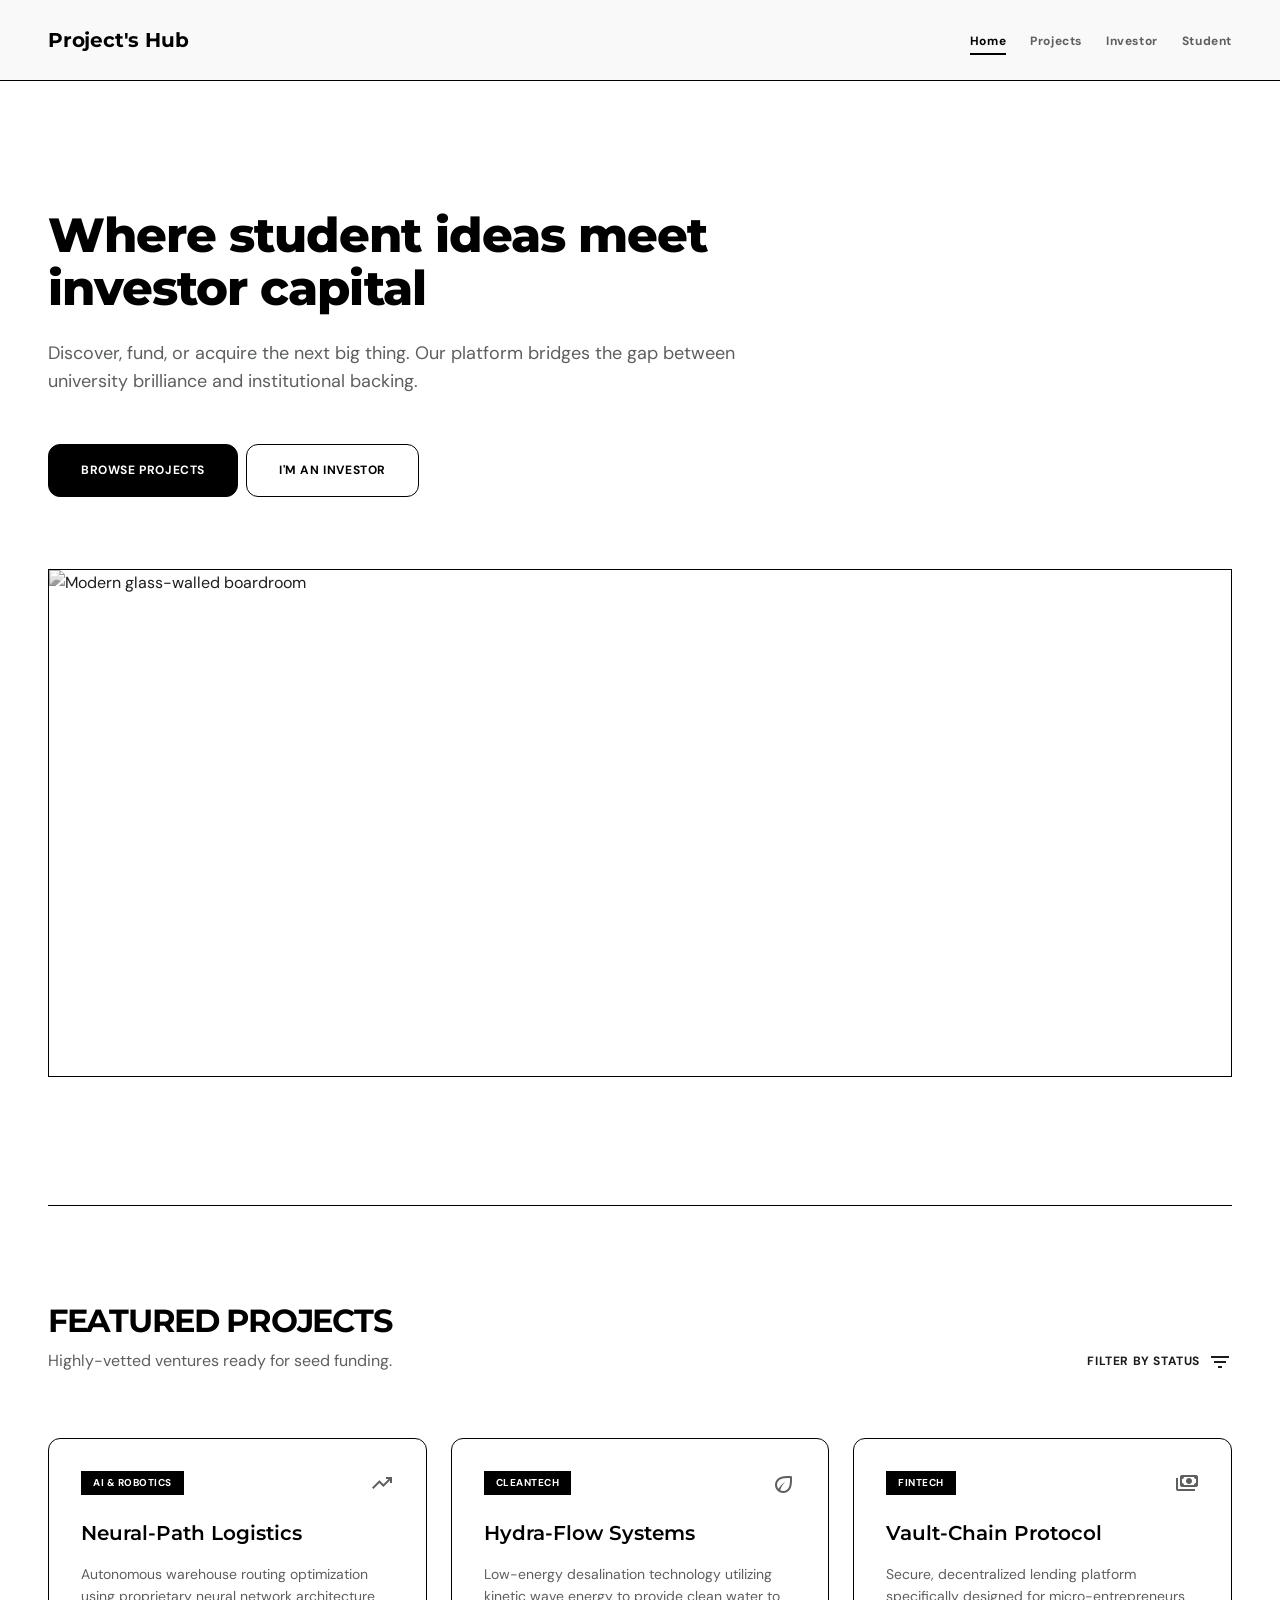
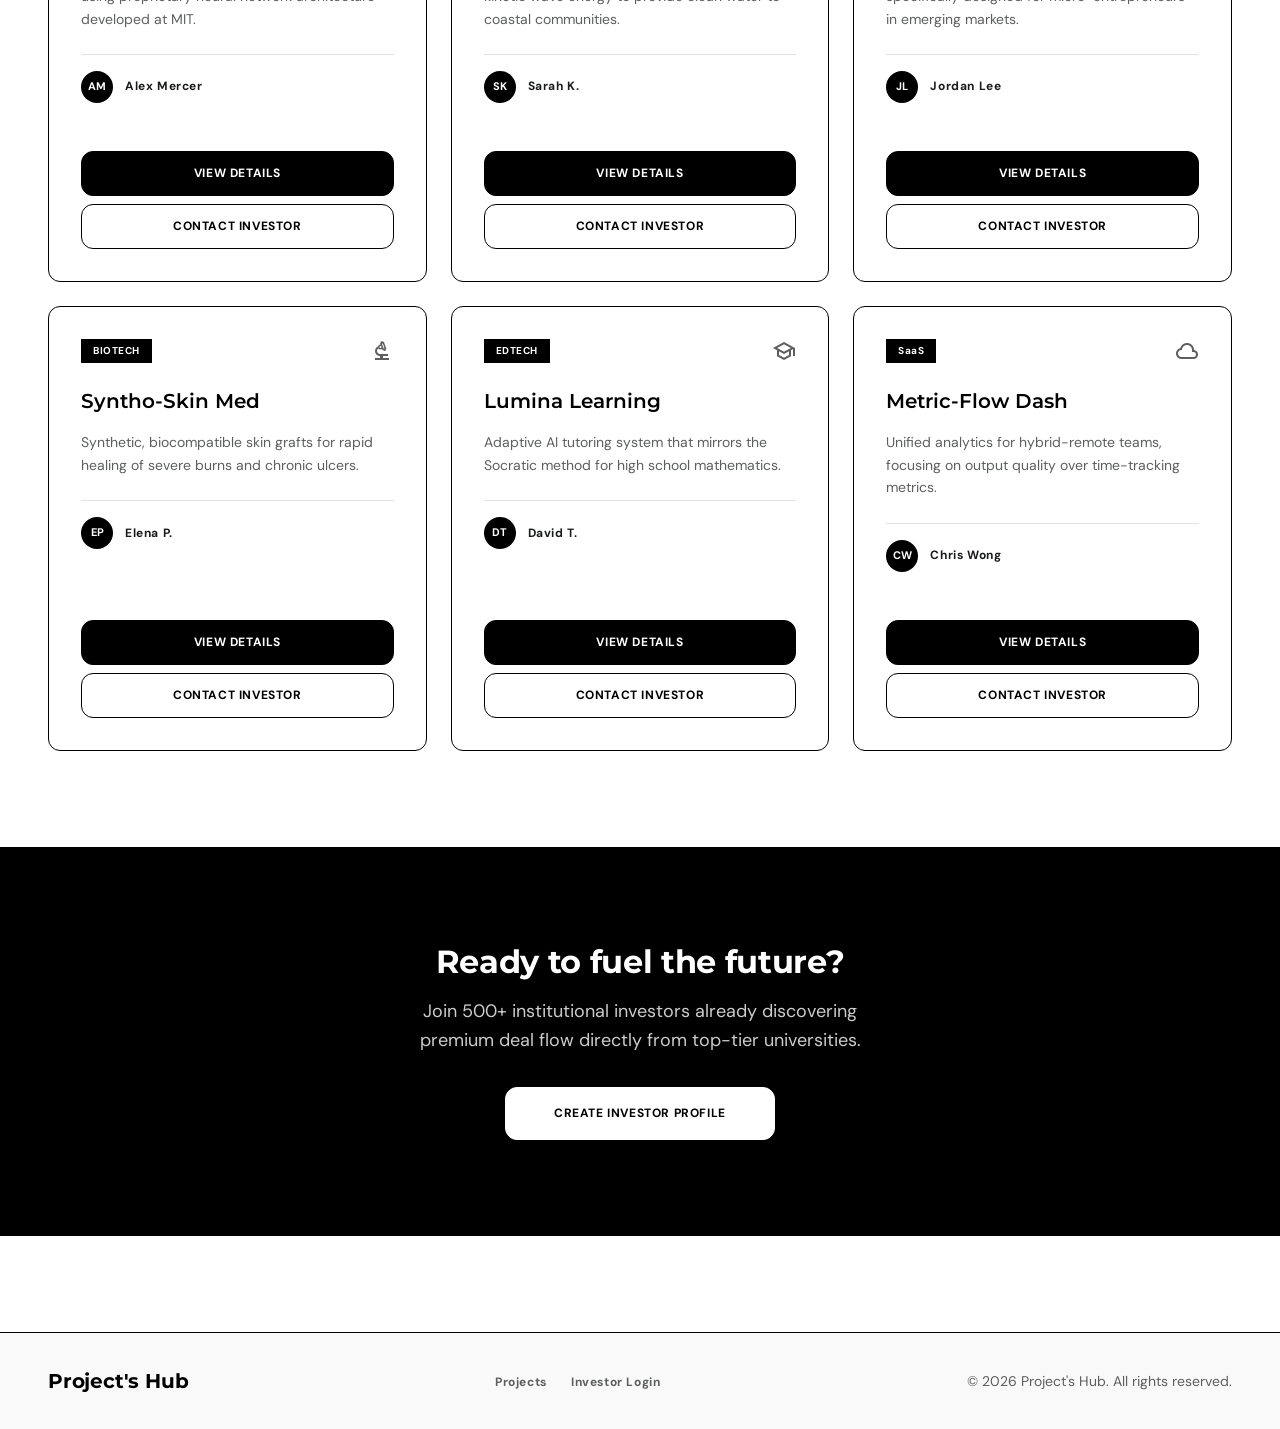
==== index.html @ 991894d8 "Add files via upload" ====
﻿<!DOCTYPE html>
<html lang="en">

<head>
    <meta charset="utf-8" />
    <meta name="viewport" content="width=device-width, initial-scale=1.0" />
    <title>Project's Hub | Where Student Ideas Meet Capital</title>
    <link href="https://fonts.googleapis.com/css2?family=Montserrat:wght@400;500;600;700;800&family=DM+Sans:wght@400;500;700&display=swap" rel="stylesheet" />
    <link href="https://fonts.googleapis.com/css2?family=Material+Symbols+Outlined:wght,FILL@100..700,0..1&display=swap" rel="stylesheet" />
    <link rel="stylesheet" href="index.css" />
</head>

<body>

    <!-- Top Navigation -->
    <header class="site-header">
        <div class="nav-inner">
            <span class="nav-brand">Project's Hub</span>
            <ul class="nav-links">
                <li><a class="nav-link nav-link-active" href="#">Home</a></li>
                <li><a class="nav-link" href="#projects">Projects</a></li>
                <li><a class="nav-link" href="login.html">Investor</a></li>
                <li><a class="nav-link" href="#">Student</a></li>
            </ul>
        </div>
    </header>

    <main class="site-main">

        <!-- Hero -->
        <section class="hero">
            <div class="hero-content">
                <h1 class="hero-title">Where student ideas meet investor capital</h1>
                <p class="hero-desc">
                    Discover, fund, or acquire the next big thing. Our platform bridges the gap between
                    university brilliance and institutional backing.
                </p>
                <div class="hero-cta">
                    <a class="btn btn-primary" href="#projects">Browse projects</a>
                    <a class="btn btn-outline" href="login.html">I'm an investor</a>
                </div>
            </div>
            <div class="hero-image-wrap">
                <img
                    src="https://lh3.googleusercontent.com/aida-public/[base64]"
                    alt="Modern glass-walled boardroom"
                />
            </div>
        </section>

        <!-- Featured Projects -->
        <section class="section-projects" id="projects">
            <div class="section-header">
                <div>
                    <h2 class="section-title">Featured Projects</h2>
                    <p class="section-subtitle">Highly-vetted ventures ready for seed funding.</p>
                </div>
                <div class="filter-btn">
                    <span>FILTER BY STATUS</span>
                    <span class="material-symbols-outlined">filter_list</span>
                </div>
            </div>

            <div class="card-grid">

                <article class="card">
                    <div>
                        <div class="card-tag-row">
                            <span class="card-tag">AI &amp; ROBOTICS</span>
                            <span class="material-symbols-outlined card-icon">trending_up</span>
                        </div>
                        <h3 class="card-title">Neural-Path Logistics</h3>
                        <p class="card-desc">Autonomous warehouse routing optimization using proprietary neural network architecture developed at MIT.</p>
                        <div class="card-author">
                            <div class="avatar">AM</div>
                            <span class="author-name">Alex Mercer</span>
                        </div>
                    </div>
                    <div class="card-actions">
                        <a class="btn btn-primary" href="#">VIEW DETAILS</a>
                        <a class="btn btn-outline" href="login.html">CONTACT INVESTOR</a>
                    </div>
                </article>

                <article class="card">
                    <div>
                        <div class="card-tag-row">
                            <span class="card-tag">CLEANTECH</span>
                            <span class="material-symbols-outlined card-icon">eco</span>
                        </div>
                        <h3 class="card-title">Hydra-Flow Systems</h3>
                        <p class="card-desc">Low-energy desalination technology utilizing kinetic wave energy to provide clean water to coastal communities.</p>
                        <div class="card-author">
                            <div class="avatar">SK</div>
                            <span class="author-name">Sarah K.</span>
                        </div>
                    </div>
                    <div class="card-actions">
                        <a class="btn btn-primary" href="#">VIEW DETAILS</a>
                        <a class="btn btn-outline" href="login.html">CONTACT INVESTOR</a>
                    </div>
                </article>

                <article class="card">
                    <div>
                        <div class="card-tag-row">
                            <span class="card-tag">FINTECH</span>
                            <span class="material-symbols-outlined card-icon">payments</span>
                        </div>
                        <h3 class="card-title">Vault-Chain Protocol</h3>
                        <p class="card-desc">Secure, decentralized lending platform specifically designed for micro-entrepreneurs in emerging markets.</p>
                        <div class="card-author">
                            <div class="avatar">JL</div>
                            <span class="author-name">Jordan Lee</span>
                        </div>
                    </div>
                    <div class="card-actions">
                        <a class="btn btn-primary" href="#">VIEW DETAILS</a>
                        <a class="btn btn-outline" href="login.html">CONTACT INVESTOR</a>
                    </div>
                </article>

                <article class="card">
                    <div>
                        <div class="card-tag-row">
                            <span class="card-tag">BIOTECH</span>
                            <span class="material-symbols-outlined card-icon">biotech</span>
                        </div>
                        <h3 class="card-title">Syntho-Skin Med</h3>
                        <p class="card-desc">Synthetic, biocompatible skin grafts for rapid healing of severe burns and chronic ulcers.</p>
                        <div class="card-author">
                            <div class="avatar">EP</div>
                            <span class="author-name">Elena P.</span>
                        </div>
                    </div>
                    <div class="card-actions">
                        <a class="btn btn-primary" href="#">VIEW DETAILS</a>
                        <a class="btn btn-outline" href="login.html">CONTACT INVESTOR</a>
                    </div>
                </article>

                <article class="card">
                    <div>
                        <div class="card-tag-row">
                            <span class="card-tag">EDTECH</span>
                            <span class="material-symbols-outlined card-icon">school</span>
                        </div>
                        <h3 class="card-title">Lumina Learning</h3>
                        <p class="card-desc">Adaptive AI tutoring system that mirrors the Socratic method for high school mathematics.</p>
                        <div class="card-author">
                            <div class="avatar">DT</div>
                            <span class="author-name">David T.</span>
                        </div>
                    </div>
                    <div class="card-actions">
                        <a class="btn btn-primary" href="#">VIEW DETAILS</a>
                        <a class="btn btn-outline" href="login.html">CONTACT INVESTOR</a>
                    </div>
                </article>

                <article class="card">
                    <div>
                        <div class="card-tag-row">
                            <span class="card-tag">SaaS</span>
                            <span class="material-symbols-outlined card-icon">cloud</span>
                        </div>
                        <h3 class="card-title">Metric-Flow Dash</h3>
                        <p class="card-desc">Unified analytics for hybrid-remote teams, focusing on output quality over time-tracking metrics.</p>
                        <div class="card-author">
                            <div class="avatar">CW</div>
                            <span class="author-name">Chris Wong</span>
                        </div>
                    </div>
                    <div class="card-actions">
                        <a class="btn btn-primary" href="#">VIEW DETAILS</a>
                        <a class="btn btn-outline" href="login.html">CONTACT INVESTOR</a>
                    </div>
                </article>

            </div>
        </section>

        <!-- CTA Banner -->
        <section class="cta-section">
            <h2 class="cta-title">Ready to fuel the future?</h2>
            <p class="cta-desc">
                Join 500+ institutional investors already discovering premium deal flow
                directly from top-tier universities.
            </p>
            <a class="btn btn-primary" href="login.html">Create Investor Profile</a>
        </section>

    </main>

    <!-- Footer -->
    <footer class="site-footer">
        <div class="footer-inner">
            <span class="nav-brand">Project's Hub</span>
            <ul class="footer-links">
                <li><a href="#projects">Projects</a></li>
                <li><a href="login.html">Investor Login</a></li>
            </ul>
            <p class="footer-copy">© 2026 Project's Hub. All rights reserved.</p>
        </div>
    </footer>

</body>
</html>
---- index.css ----
/* ============================================================
   index.css  —  Landing Page
   Project's Hub  |
   ============================================================ */

/* --- Reset & Base ----------------------------------------- */
*,
*::before,
*::after {
    box-sizing: border-box;
    margin: 0;
    padding: 0;
}

html {
    scroll-behavior: smooth;
    -webkit-font-smoothing: antialiased;
}

body {
    font-family: 'DM Sans', sans-serif;
    font-size: 16px;
    line-height: 1.6;
    color: #1a1c1c;
    background-color: #ffffff;
    overflow-x: hidden;
}

a {
    text-decoration: none;
    color: inherit;
}

img {
    display: block;
    max-width: 100%;
}

.material-symbols-outlined {
    font-variation-settings: 'FILL' 0, 'wght' 400, 'GRAD' 0, 'opsz' 24;
    vertical-align: middle;
}

/* --- Site Header / Navigation ----------------------------- */
.site-header {
    background-color: #f9f9f9;
    border-bottom: 1px solid #000000;
    position: sticky;
    top: 0;
    z-index: 50;
    width: 100%;
}

.nav-inner {
    display: flex;
    align-items: center;
    justify-content: space-between;
    max-width: 1280px;
    margin: 0 auto;
    padding: 24px 48px;
}

.nav-brand {
    font-family: 'Montserrat', sans-serif;
    font-size: 20px;
    font-weight: 700;
    letter-spacing: -0.01em;
    color: #000000;
}

.nav-links {
    display: flex;
    align-items: center;
    gap: 24px;
    list-style: none;
}

.nav-link {
    font-family: 'DM Sans', sans-serif;
    font-size: 12px;
    font-weight: 700;
    letter-spacing: 0.05em;
    color: #5d5f5f;
    transition: color 0.15s;
}

.nav-link:hover {
    color: #000000;
}

.nav-link-active {
    color: #000000;
    border-bottom: 2px solid #000000;
    padding-bottom: 4px;
}

/* --- Buttons ---------------------------------------------- */
.btn {
    display: inline-block;
    padding: 16px 32px;
    font-family: 'DM Sans', sans-serif;
    font-size: 12px;
    font-weight: 700;
    letter-spacing: 0.05em;
    text-transform: uppercase;
    text-align: center;
    border-radius: 0.75rem;
    border: 1px solid transparent;
    cursor: pointer;
    transition: opacity 0.15s, background-color 0.15s, transform 0.1s;
}

.btn:active {
    transform: scale(0.95);
}

.btn-primary {
    background-color: #000000;
    color: #ffffff;
    border-color: #000000;
}

.btn-primary:hover {
    opacity: 0.9;
}

.btn-outline {
    background-color: transparent;
    color: #000000;
    border-color: #000000;
}

.btn-outline:hover {
    background-color: #eeeeee;
}

/* --- Main Content Wrapper --------------------------------- */
.site-main {
    max-width: 1280px;
    margin: 0 auto;
    padding: 0 48px;
}

/* --- Hero Section ----------------------------------------- */
.hero {
    padding: 128px 0;
    display: flex;
    flex-direction: column;
    gap: 24px;
    border-bottom: 1px solid #000000;
}

.hero-content {
    max-width: 768px;
}

.hero-title {
    font-family: 'Montserrat', sans-serif;
    font-size: 48px;
    font-weight: 800;
    line-height: 1.1;
    letter-spacing: -0.02em;
    color: #000000;
    margin-bottom: 24px;
}

.hero-desc {
    font-size: 18px;
    line-height: 1.6;
    color: #5d5f5f;
    margin-bottom: 48px;
}

.hero-cta {
    display: flex;
    gap: 8px;
    flex-wrap: wrap;
}

.hero-image-wrap {
    width: 100%;
    margin-top: 48px;
    aspect-ratio: 21 / 9;
    overflow: hidden;
    border: 1px solid #000000;
}

.hero-image-wrap img {
    width: 100%;
    height: 100%;
    object-fit: cover;
    filter: grayscale(100%) brightness(1.05);
}

/* --- Featured Projects Section ---------------------------- */
.section-projects {
    padding: 96px 0;
}

.section-header {
    display: flex;
    justify-content: space-between;
    align-items: flex-end;
    margin-bottom: 64px;
}

.section-title {
    font-family: 'Montserrat', sans-serif;
    font-size: 32px;
    font-weight: 700;
    line-height: 1.2;
    letter-spacing: -0.04em;
    text-transform: uppercase;
    color: #000000;
}

.section-subtitle {
    font-size: 16px;
    color: #5d5f5f;
    margin-top: 8px;
}

.filter-btn {
    display: flex;
    align-items: center;
    gap: 8px;
    font-size: 12px;
    font-weight: 700;
    letter-spacing: 0.05em;
    color: #1a1c1c;
}

/* --- Project Cards Grid ----------------------------------- */
.card-grid {
    display: grid;
    grid-template-columns: repeat(3, 1fr);
    gap: 24px;
}

.card {
    border: 1px solid #000000;
    padding: 32px;
    border-radius: 0.75rem;
    display: flex;
    flex-direction: column;
    justify-content: space-between;
    transition: background-color 0.15s;
}

.card:hover {
    background-color: #eeeeee;
}

.card:hover .card-title {
    text-decoration: underline;
}

.card-tag-row {
    display: flex;
    justify-content: space-between;
    align-items: flex-start;
    margin-bottom: 24px;
}

.card-tag {
    background-color: #000000;
    color: #ffffff;
    padding: 4px 12px;
    font-size: 10px;
    font-weight: 700;
    letter-spacing: 0.05em;
}

.card-icon {
    color: #5d5f5f;
}

.card-title {
    font-family: 'Montserrat', sans-serif;
    font-size: 20px;
    font-weight: 600;
    line-height: 1.4;
    color: #000000;
    margin-bottom: 16px;
}

.card-desc {
    font-size: 14px;
    line-height: 1.6;
    color: #5d5f5f;
    margin-bottom: 24px;
}

.card-author {
    display: flex;
    align-items: center;
    gap: 12px;
    padding: 16px 0;
    border-top: 1px solid #e2e2e2;
}

.avatar {
    width: 32px;
    height: 32px;
    border-radius: 9999px;
    background-color: #000000;
    color: #ffffff;
    display: flex;
    align-items: center;
    justify-content: center;
    font-weight: 700;
    font-size: 11px;
    flex-shrink: 0;
}

.author-name {
    font-size: 12px;
    font-weight: 700;
    letter-spacing: 0.05em;
    color: #1a1c1c;
}

.card-actions {
    display: flex;
    flex-direction: column;
    gap: 8px;
    margin-top: 32px;
}

.card-actions .btn {
    padding: 12px;
}

/* --- CTA Banner ------------------------------------------- */
.cta-section {
    padding: 96px 48px;
    background-color: #000000;
    color: #ffffff;
    text-align: center;
    /* bleed past the container's side padding */
    margin: 0 -48px 96px -48px;
}

.cta-title {
    font-family: 'Montserrat', sans-serif;
    font-size: 32px;
    font-weight: 700;
    line-height: 1.2;
    letter-spacing: -0.01em;
    margin-bottom: 16px;
}

.cta-desc {
    font-size: 18px;
    line-height: 1.6;
    opacity: 0.8;
    max-width: 480px;
    margin: 0 auto 32px auto;
}

.cta-section .btn-primary {
    background-color: #ffffff;
    color: #000000;
    border-color: #ffffff;
    padding: 16px 48px;
}

.cta-section .btn-primary:hover {
    opacity: 1;
    background-color: #e2e2e2;
    border-color: #e2e2e2;
}

/* --- Site Footer ------------------------------------------ */
.site-footer {
    background-color: #f9f9f9;
    border-top: 1px solid #000000;
}

.footer-inner {
    display: flex;
    align-items: center;
    justify-content: space-between;
    flex-wrap: wrap;
    gap: 24px;
    max-width: 1280px;
    margin: 0 auto;
    padding: 32px 48px;
}

.footer-links {
    display: flex;
    gap: 24px;
    list-style: none;
}

.footer-links a {
    font-size: 12px;
    font-weight: 700;
    letter-spacing: 0.05em;
    color: #5d5f5f;
    transition: color 0.15s;
}

.footer-links a:hover {
    color: #000000;
}

.footer-copy {
    font-size: 14px;
    color: #5d5f5f;
}
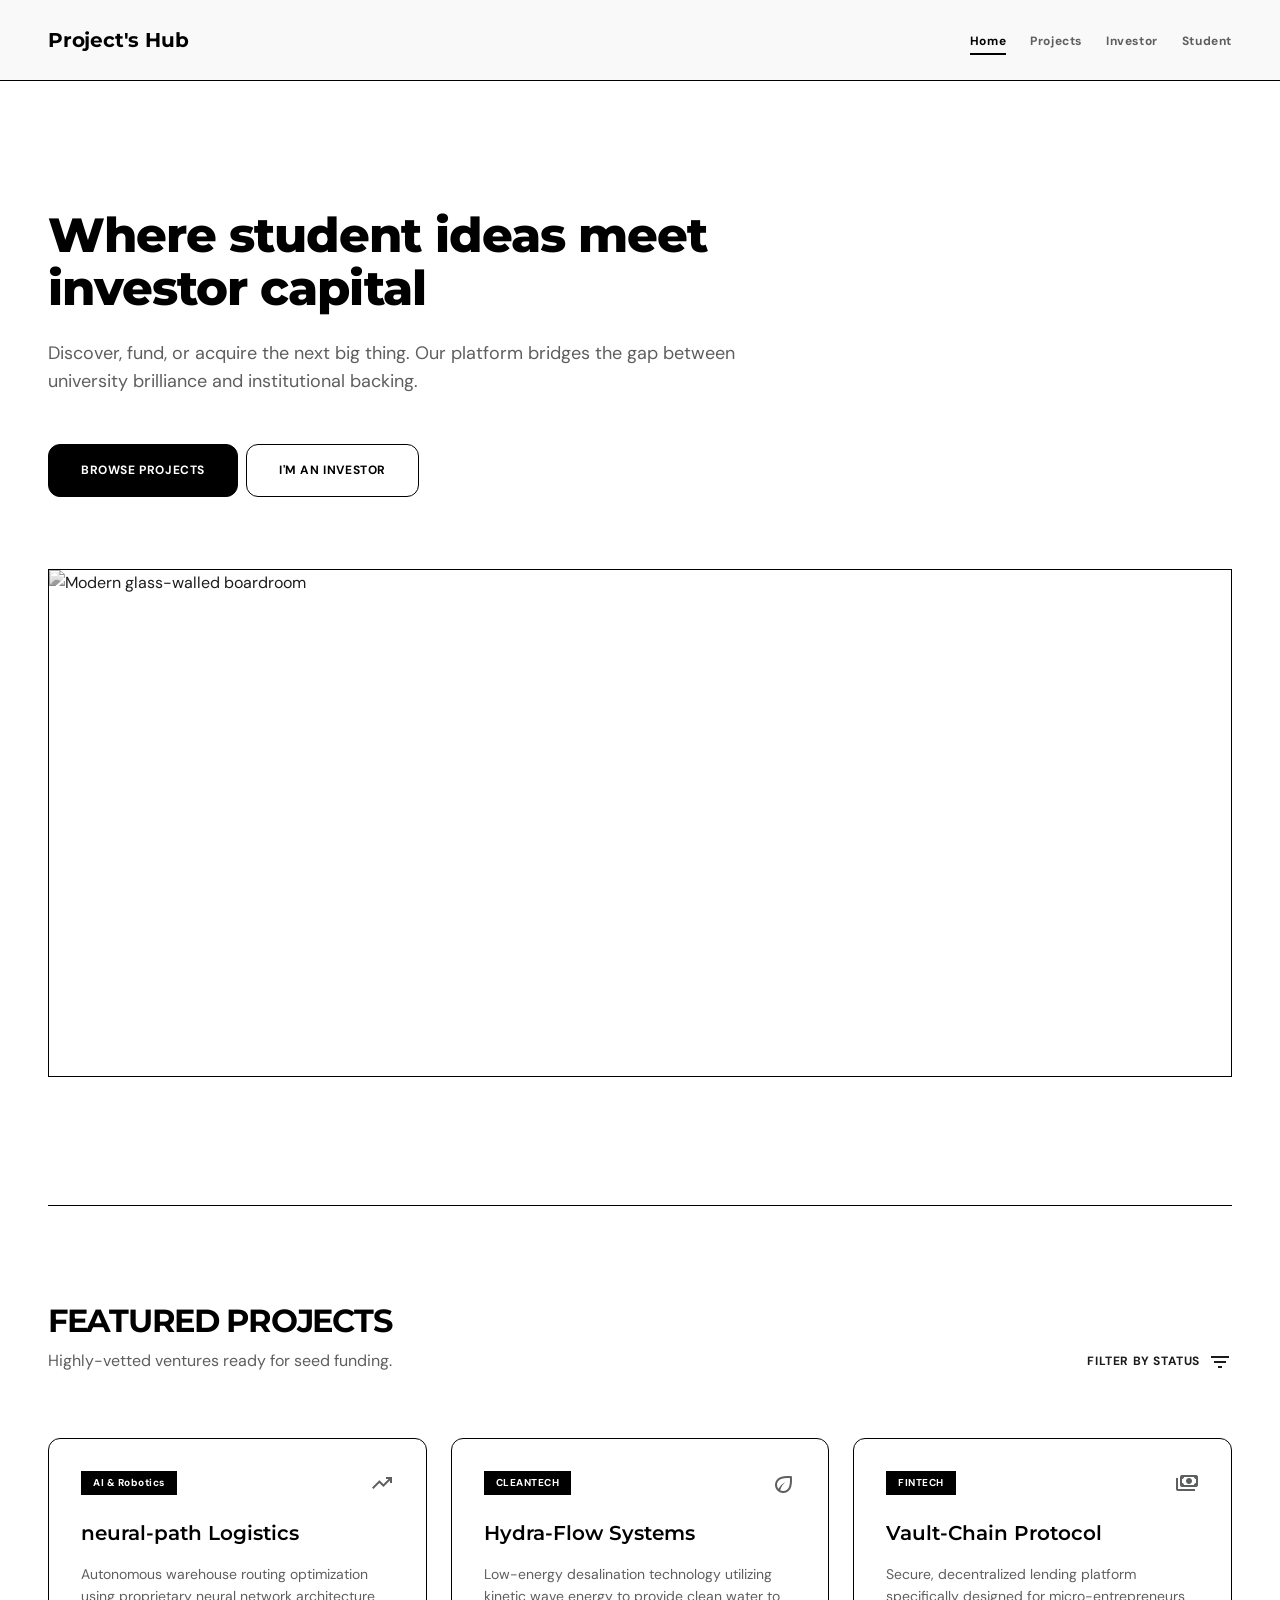
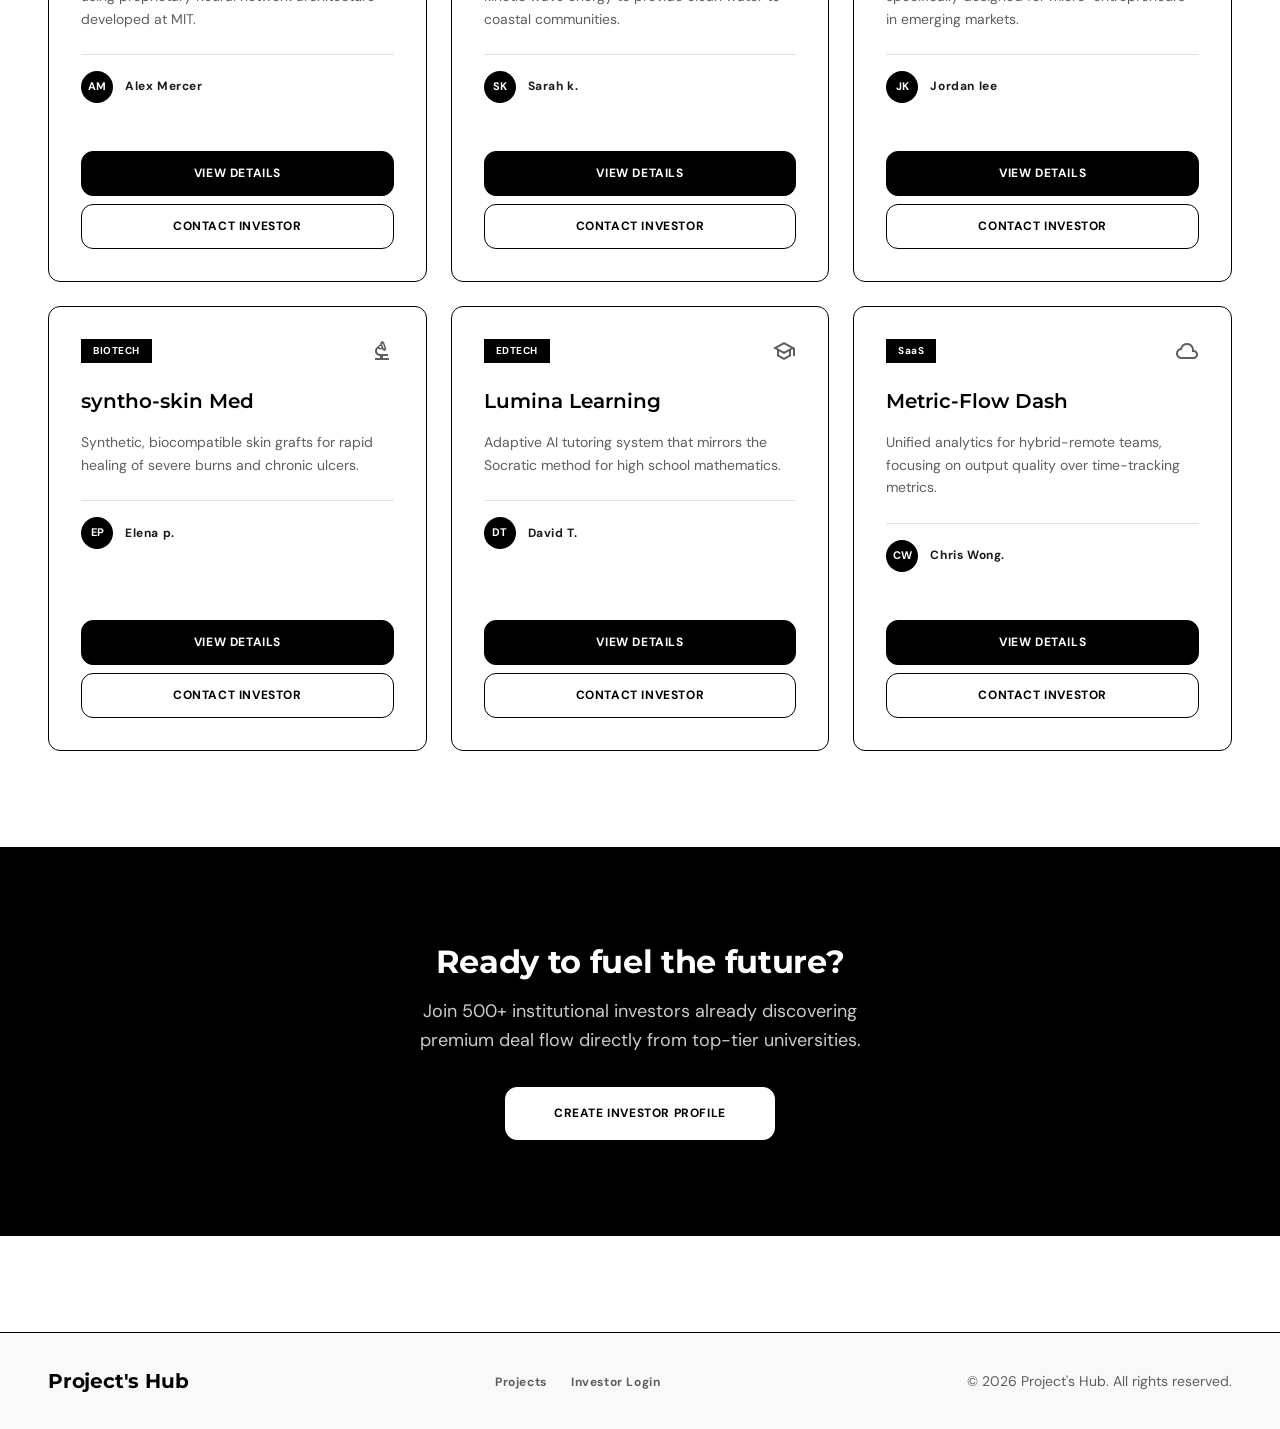
==== commit c79d431b: "rendering my data from json" ====
--- a/index.html
+++ b/index.html
@@ -63,119 +63,7 @@
 
             <div class="card-grid">
 
-                <article class="card">
-                    <div>
-                        <div class="card-tag-row">
-                            <span class="card-tag">AI &amp; ROBOTICS</span>
-                            <span class="material-symbols-outlined card-icon">trending_up</span>
-                        </div>
-                        <h3 class="card-title">Neural-Path Logistics</h3>
-                        <p class="card-desc">Autonomous warehouse routing optimization using proprietary neural network architecture developed at MIT.</p>
-                        <div class="card-author">
-                            <div class="avatar">AM</div>
-                            <span class="author-name">Alex Mercer</span>
-                        </div>
-                    </div>
-                    <div class="card-actions">
-                        <a class="btn btn-primary" href="#">VIEW DETAILS</a>
-                        <a class="btn btn-outline" href="login.html">CONTACT INVESTOR</a>
-                    </div>
-                </article>
-
-                <article class="card">
-                    <div>
-                        <div class="card-tag-row">
-                            <span class="card-tag">CLEANTECH</span>
-                            <span class="material-symbols-outlined card-icon">eco</span>
-                        </div>
-                        <h3 class="card-title">Hydra-Flow Systems</h3>
-                        <p class="card-desc">Low-energy desalination technology utilizing kinetic wave energy to provide clean water to coastal communities.</p>
-                        <div class="card-author">
-                            <div class="avatar">SK</div>
-                            <span class="author-name">Sarah K.</span>
-                        </div>
-                    </div>
-                    <div class="card-actions">
-                        <a class="btn btn-primary" href="#">VIEW DETAILS</a>
-                        <a class="btn btn-outline" href="login.html">CONTACT INVESTOR</a>
-                    </div>
-                </article>
-
-                <article class="card">
-                    <div>
-                        <div class="card-tag-row">
-                            <span class="card-tag">FINTECH</span>
-                            <span class="material-symbols-outlined card-icon">payments</span>
-                        </div>
-                        <h3 class="card-title">Vault-Chain Protocol</h3>
-                        <p class="card-desc">Secure, decentralized lending platform specifically designed for micro-entrepreneurs in emerging markets.</p>
-                        <div class="card-author">
-                            <div class="avatar">JL</div>
-                            <span class="author-name">Jordan Lee</span>
-                        </div>
-                    </div>
-                    <div class="card-actions">
-                        <a class="btn btn-primary" href="#">VIEW DETAILS</a>
-                        <a class="btn btn-outline" href="login.html">CONTACT INVESTOR</a>
-                    </div>
-                </article>
-
-                <article class="card">
-                    <div>
-                        <div class="card-tag-row">
-                            <span class="card-tag">BIOTECH</span>
-                            <span class="material-symbols-outlined card-icon">biotech</span>
-                        </div>
-                        <h3 class="card-title">Syntho-Skin Med</h3>
-                        <p class="card-desc">Synthetic, biocompatible skin grafts for rapid healing of severe burns and chronic ulcers.</p>
-                        <div class="card-author">
-                            <div class="avatar">EP</div>
-                            <span class="author-name">Elena P.</span>
-                        </div>
-                    </div>
-                    <div class="card-actions">
-                        <a class="btn btn-primary" href="#">VIEW DETAILS</a>
-                        <a class="btn btn-outline" href="login.html">CONTACT INVESTOR</a>
-                    </div>
-                </article>
-
-                <article class="card">
-                    <div>
-                        <div class="card-tag-row">
-                            <span class="card-tag">EDTECH</span>
-                            <span class="material-symbols-outlined card-icon">school</span>
-                        </div>
-                        <h3 class="card-title">Lumina Learning</h3>
-                        <p class="card-desc">Adaptive AI tutoring system that mirrors the Socratic method for high school mathematics.</p>
-                        <div class="card-author">
-                            <div class="avatar">DT</div>
-                            <span class="author-name">David T.</span>
-                        </div>
-                    </div>
-                    <div class="card-actions">
-                        <a class="btn btn-primary" href="#">VIEW DETAILS</a>
-                        <a class="btn btn-outline" href="login.html">CONTACT INVESTOR</a>
-                    </div>
-                </article>
-
-                <article class="card">
-                    <div>
-                        <div class="card-tag-row">
-                            <span class="card-tag">SaaS</span>
-                            <span class="material-symbols-outlined card-icon">cloud</span>
-                        </div>
-                        <h3 class="card-title">Metric-Flow Dash</h3>
-                        <p class="card-desc">Unified analytics for hybrid-remote teams, focusing on output quality over time-tracking metrics.</p>
-                        <div class="card-author">
-                            <div class="avatar">CW</div>
-                            <span class="author-name">Chris Wong</span>
-                        </div>
-                    </div>
-                    <div class="card-actions">
-                        <a class="btn btn-primary" href="#">VIEW DETAILS</a>
-                        <a class="btn btn-outline" href="login.html">CONTACT INVESTOR</a>
-                    </div>
-                </article>
+               
 
             </div>
         </section>
@@ -204,5 +92,6 @@
         </div>
     </footer>
 
+    <script src="index.js" defer></script>
 </body>
 </html>
--- a/index.css
+++ b/index.css
@@ -1,8 +1,3 @@
-/* ============================================================
-   index.css  —  Landing Page
-   Project's Hub  |
-   ============================================================ */
-
 /* --- Reset & Base ----------------------------------------- */
 *,
 *::before,
